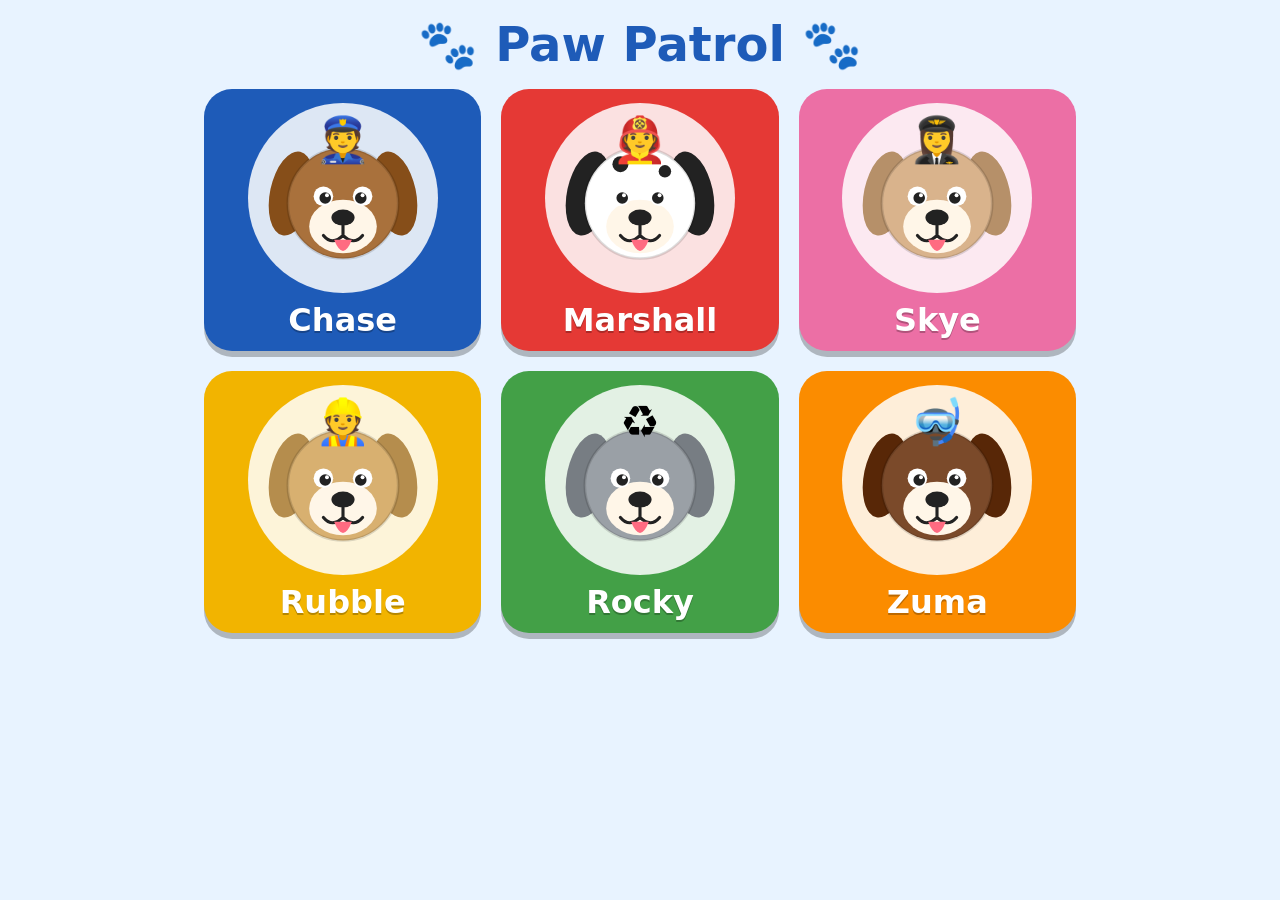
==== index.html @ b314090e "first commit" ====
<!DOCTYPE html>
<html lang="de">
<head>
  <meta charset="utf-8">
  <meta name="viewport" content="width=device-width, initial-scale=1, viewport-fit=cover">
  <meta name="theme-color" content="#1e5bb8">
  <title>Paw Patrol – Die Hunde</title>
  <link rel="stylesheet" href="css/style.css">
</head>
<body class="home">
  <header class="title">🐾 Paw Patrol 🐾</header>
  <main id="tiles" class="tiles" aria-label="Die sechs Hunde"></main>
  <script src="js/dogs.js"></script>
  <script src="js/home.js"></script>
</body>
</html>
---- css/style.css ----
* { box-sizing: border-box; -webkit-tap-highlight-color: transparent; }

html, body {
  margin: 0;
  min-height: 100%;
  font-family: "Comic Sans MS", "Chalkboard SE", "Trebuchet MS", system-ui, sans-serif;
  background: #e8f3ff;
  color: #1b1b1b;
}

/* ---------- Startseite ---------- */
.title {
  text-align: center;
  font-size: clamp(1.8rem, 7vw, 3rem);
  font-weight: 800;
  padding: 16px 8px 4px;
  color: #1e5bb8;
}

.tiles {
  display: grid;
  grid-template-columns: repeat(2, 1fr);
  gap: 14px;
  padding: 12px 14px calc(20px + env(safe-area-inset-bottom));
  max-width: 900px;
  margin: 0 auto;
}
@media (min-width: 700px) {
  .tiles { grid-template-columns: repeat(3, 1fr); gap: 20px; }
}

.tile {
  display: flex;
  flex-direction: column;
  align-items: center;
  justify-content: center;
  gap: 8px;
  padding: 14px 8px 12px;
  background: var(--c);
  border-radius: 28px;
  text-decoration: none;
  color: #fff;
  box-shadow: 0 6px 0 rgba(0, 0, 0, .25);
  transition: transform .1s, box-shadow .1s;
}
.tile:active { transform: translateY(5px); box-shadow: 0 1px 0 rgba(0, 0, 0, .25); }
.tile-img {
  width: 100%;
  max-width: 190px;
  aspect-ratio: 1;
  background: #ffffffd9;
  border-radius: 50%;
  display: block;
  padding: 6px;
}
.tile-img svg { width: 100%; height: 100%; display: block; }
.tile-name {
  font-size: clamp(1.3rem, 5.5vw, 2rem);
  font-weight: 800;
  text-shadow: 0 2px 0 rgba(0, 0, 0, .25);
}

/* ---------- Detailseite ---------- */
body.detail {
  --c: #1e5bb8;
  background: color-mix(in srgb, var(--c) 18%, white);
  padding-bottom: calc(120px + env(safe-area-inset-bottom));
}

.back {
  display: flex;
  align-items: center;
  justify-content: center;
  position: sticky;
  top: 0;
  z-index: 10;
  height: 84px;
  margin: 0;
  width: 100%;
  background: var(--c);
  color: #fff;
  font-size: 2.6rem;
  font-weight: 800;
  text-decoration: none;
  letter-spacing: .2em;
  box-shadow: 0 4px 0 rgba(0, 0, 0, .25);
  padding-top: env(safe-area-inset-top);
}
.back:active { filter: brightness(.9); }
.back-bottom {
  position: relative;
  max-width: 600px;
  margin: 24px auto 0;
  border-radius: 28px;
  width: calc(100% - 28px);
}

main#page { max-width: 640px; margin: 0 auto; padding: 0 14px; }

.dog-name {
  text-align: center;
  font-size: clamp(2.4rem, 12vw, 4rem);
  margin: 14px 0 0;
  color: var(--c);
  text-shadow: 0 2px 0 rgba(0, 0, 0, .15);
}
.dog-job {
  text-align: center;
  font-size: clamp(1.4rem, 6vw, 2rem);
  margin: 4px 0 14px;
  font-weight: 700;
}

.gallery { margin-bottom: 18px; }
.slides {
  display: flex;
  overflow-x: auto;
  scroll-snap-type: x mandatory;
  -webkit-overflow-scrolling: touch;
  border-radius: 28px;
  box-shadow: 0 6px 0 rgba(0, 0, 0, .2);
  scrollbar-width: none;
}
.slides::-webkit-scrollbar { display: none; }
.slide {
  flex: 0 0 100%;
  scroll-snap-align: center;
  aspect-ratio: 1;
  display: flex;
  align-items: center;
  justify-content: center;
  background: var(--c);
  gap: 12px;
}
.slide.face svg { width: 80%; height: 80%; background: #ffffffd9; border-radius: 50%; padding: 4%; }
.slide.emoji span { font-size: clamp(5rem, 28vw, 9rem); line-height: 1; }
.slide.photo { background: #fff; }
.slide.photo img { width: 100%; height: 100%; object-fit: contain; }

.dots { display: flex; justify-content: center; gap: 10px; margin-top: 14px; }
.dot { width: 14px; height: 14px; border-radius: 50%; background: #00000033; }
.dot.active { background: var(--c); transform: scale(1.3); }

.facts {
  display: grid;
  grid-template-columns: repeat(2, 1fr);
  gap: 12px;
}
.fact {
  background: #fff;
  border: 4px solid var(--c);
  border-radius: 24px;
  padding: 12px 6px;
  text-align: center;
  display: flex;
  flex-direction: column;
  align-items: center;
  gap: 4px;
}
.fact-icon { font-size: clamp(3rem, 14vw, 4.5rem); line-height: 1.1; }
.fact-text { font-size: clamp(1rem, 4.2vw, 1.3rem); font-weight: 700; }
.notfound { text-align: center; font-size: 5rem; }
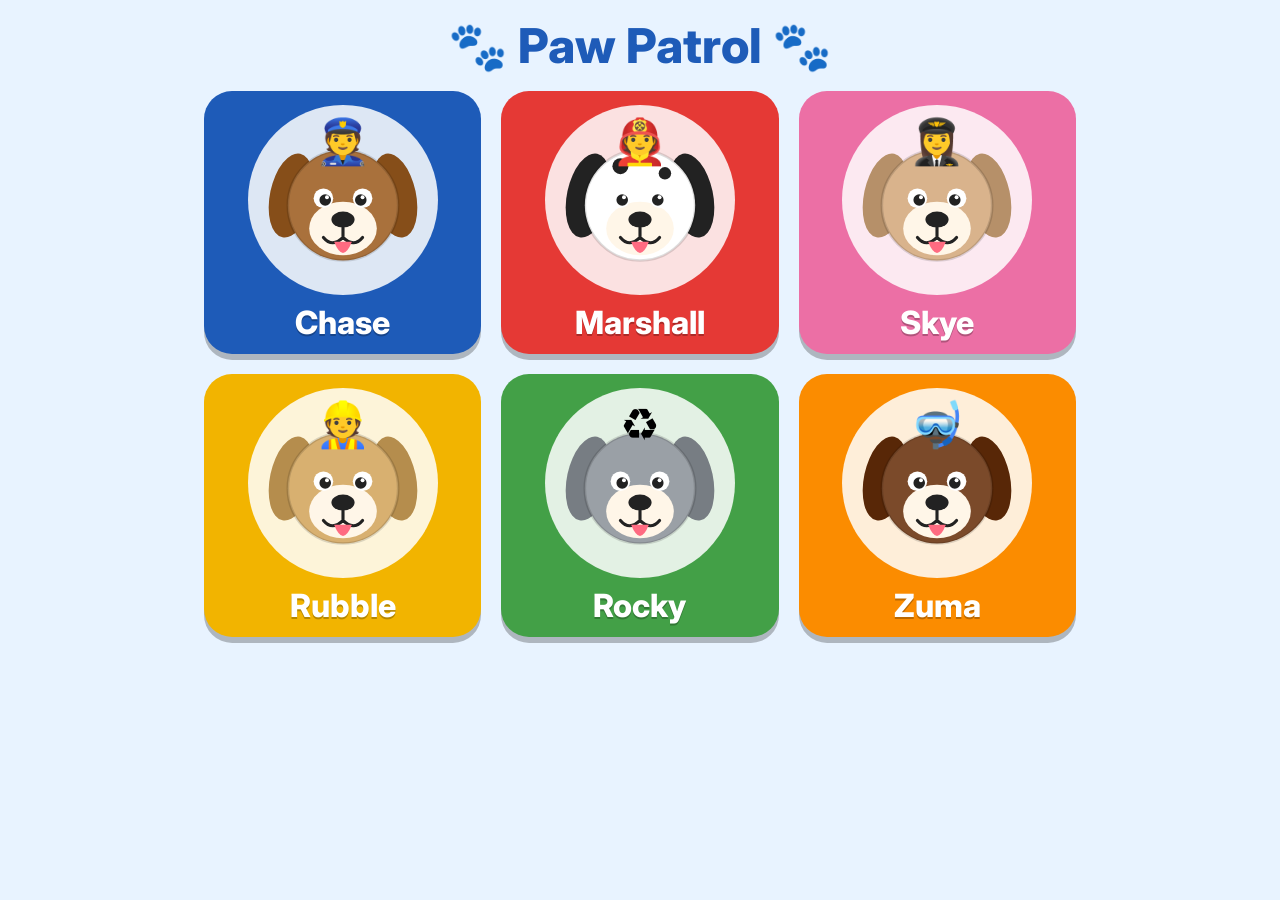
==== commit 99c93668: "use images instead of svg on home page" ====
--- a/index.html
+++ b/index.html
@@ -5,6 +5,9 @@
   <meta name="viewport" content="width=device-width, initial-scale=1, viewport-fit=cover">
   <meta name="theme-color" content="#1e5bb8">
   <title>Paw Patrol – Die Hunde</title>
+  <link rel="preconnect" href="https://fonts.googleapis.com">
+  <link rel="preconnect" href="https://fonts.gstatic.com" crossorigin>
+  <link rel="stylesheet" href="https://fonts.googleapis.com/css2?family=Inter:wght@400;700;800&display=swap">
   <link rel="stylesheet" href="css/style.css">
 </head>
 <body class="home">
--- a/css/style.css
+++ b/css/style.css
@@ -3,7 +3,7 @@
 html, body {
   margin: 0;
   min-height: 100%;
-  font-family: "Comic Sans MS", "Chalkboard SE", "Trebuchet MS", system-ui, sans-serif;
+  font-family: "Inter", system-ui, -apple-system, "Segoe UI", Roboto, "Helvetica Neue", Arial, sans-serif;
   background: #e8f3ff;
   color: #1b1b1b;
 }
@@ -54,6 +54,7 @@
   padding: 6px;
 }
 .tile-img svg { width: 100%; height: 100%; display: block; }
+.tile-img img { width: 100%; height: 100%; display: block; object-fit: cover; border-radius: 50%; }
 .tile-name {
   font-size: clamp(1.3rem, 5.5vw, 2rem);
   font-weight: 800;
@@ -132,6 +133,7 @@
   background: var(--c);
   gap: 12px;
 }
+.slide.face img { width: 80%; height: 80%; object-fit: cover; border-radius: 50%; }
 .slide.face svg { width: 80%; height: 80%; background: #ffffffd9; border-radius: 50%; padding: 4%; }
 .slide.emoji span { font-size: clamp(5rem, 28vw, 9rem); line-height: 1; }
 .slide.photo { background: #fff; }
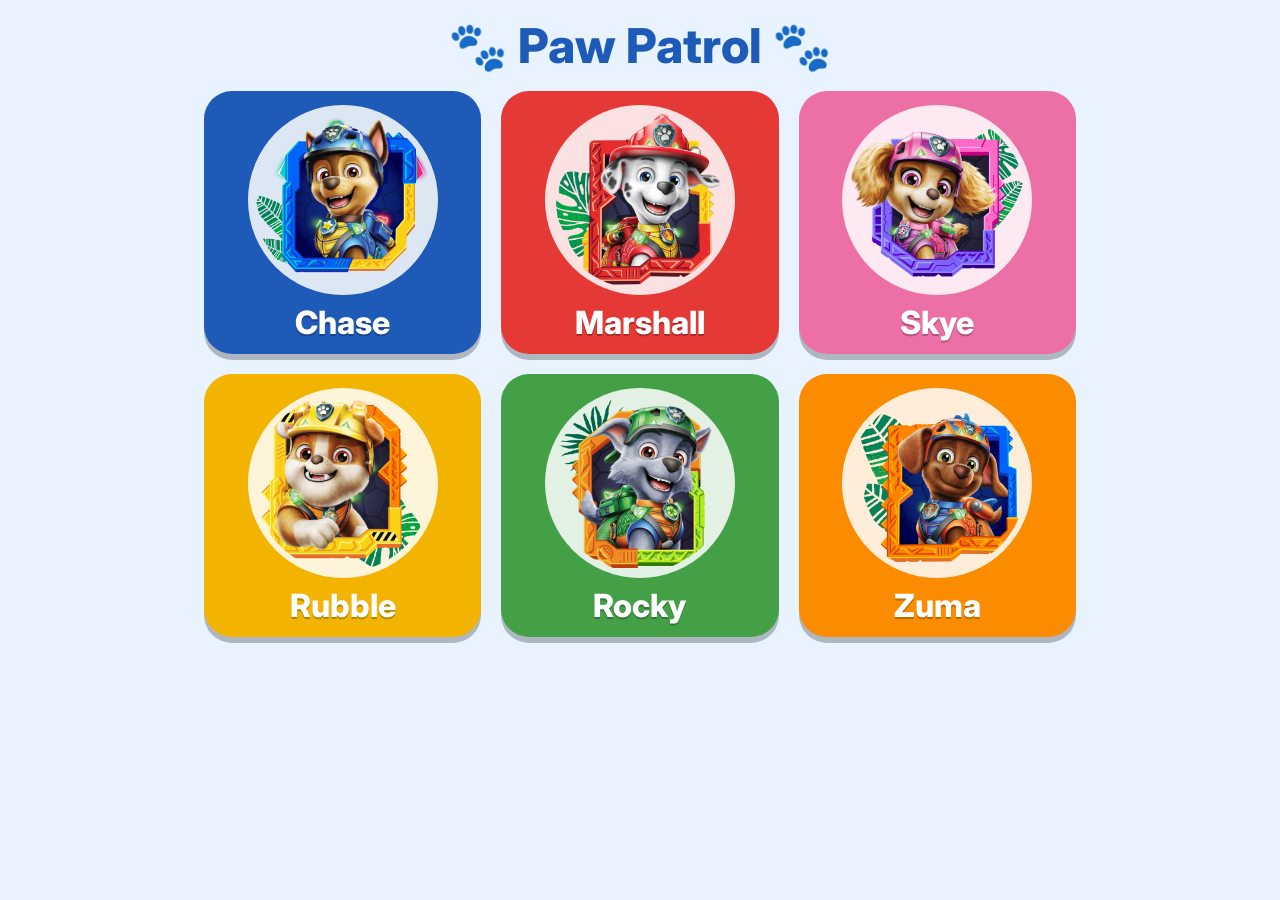
==== commit 1559b792: "add favicon" ====
--- a/index.html
+++ b/index.html
@@ -5,6 +5,9 @@
   <meta name="viewport" content="width=device-width, initial-scale=1, viewport-fit=cover">
   <meta name="theme-color" content="#1e5bb8">
   <title>Paw Patrol – Die Hunde</title>
+  <link rel="icon" href="favicon.svg" type="image/svg+xml">
+  <link rel="icon" href="favicon.png" type="image/png" sizes="48x48">
+  <link rel="apple-touch-icon" href="apple-touch-icon.png">
   <link rel="preconnect" href="https://fonts.googleapis.com">
   <link rel="preconnect" href="https://fonts.gstatic.com" crossorigin>
   <link rel="stylesheet" href="https://fonts.googleapis.com/css2?family=Inter:wght@400;700;800&display=swap">
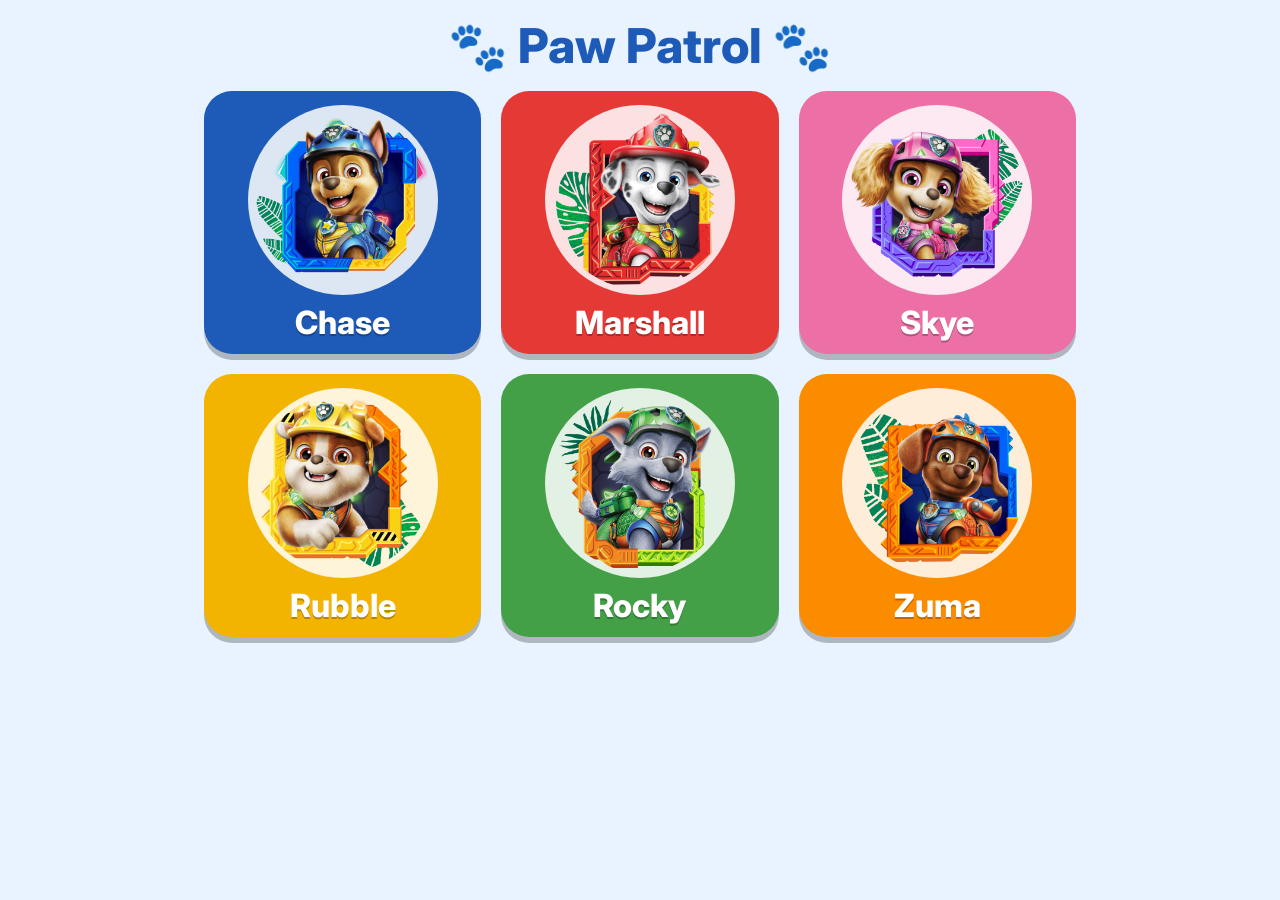
==== commit 4c8b391f: "change title" ====
--- a/index.html
+++ b/index.html
@@ -4,7 +4,7 @@
   <meta charset="utf-8">
   <meta name="viewport" content="width=device-width, initial-scale=1, viewport-fit=cover">
   <meta name="theme-color" content="#1e5bb8">
-  <title>Paw Patrol – Die Hunde</title>
+  <title>Paw Patrol</title>
   <link rel="icon" href="favicon.svg" type="image/svg+xml">
   <link rel="icon" href="favicon.png" type="image/png" sizes="48x48">
   <link rel="apple-touch-icon" href="apple-touch-icon.png">
